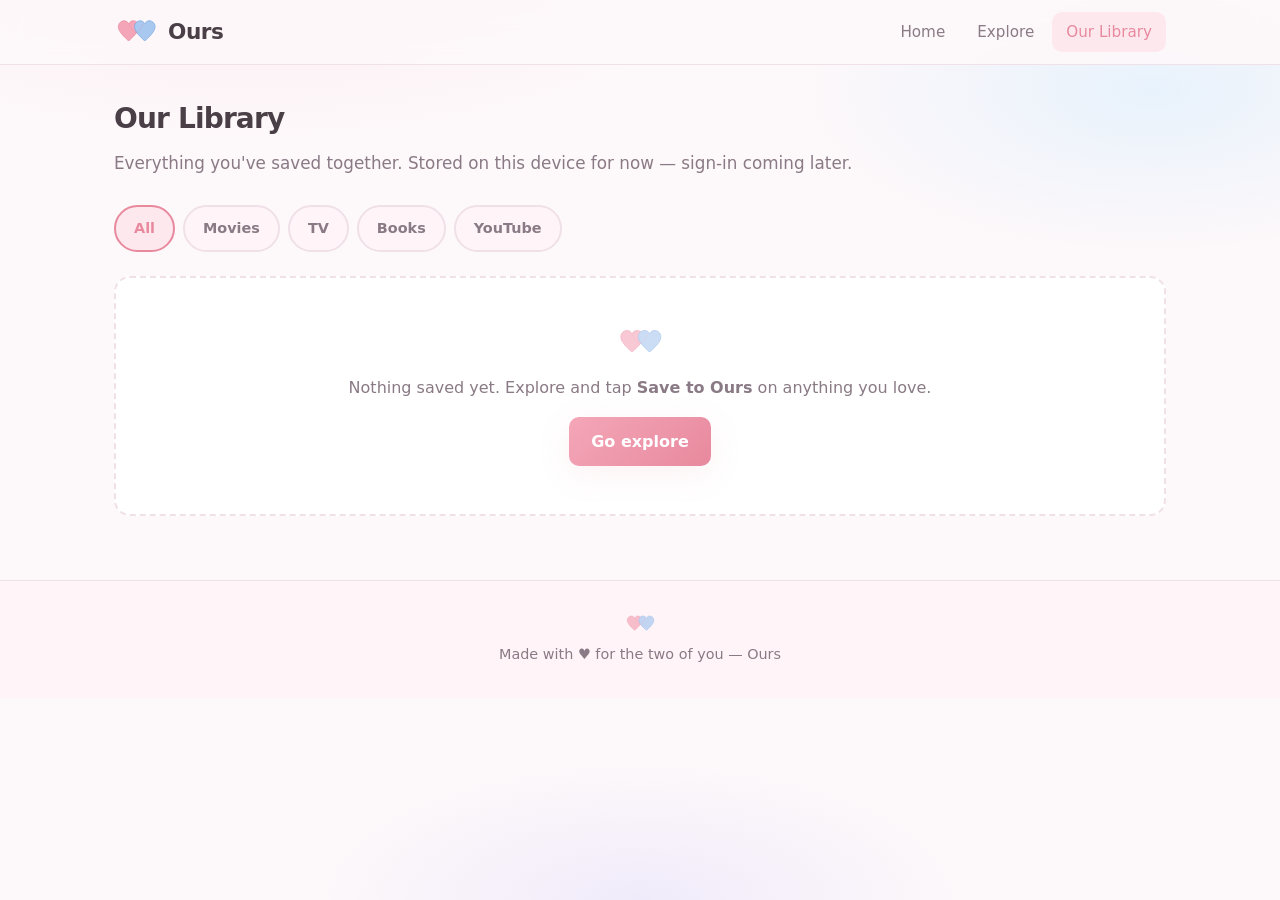
==== library.html @ 6280f6b1 "Initial Ours website" ====
<!doctype html>
<html lang="en">
  <head>
    <meta charset="UTF-8" />
    <meta name="viewport" content="width=device-width, initial-scale=1.0" />
    <meta name="description" content="Your shared library on Ours." />
    <title>Our Library — Ours</title>
    <link rel="icon" href="assets/logo.svg" type="image/svg+xml" />
    <link rel="stylesheet" href="css/styles.css" />
  </head>
  <body>
    <header class="site-header">
      <div class="header-inner">
        <a class="logo-link" href="index.html">
          <img src="assets/logo.svg" alt="" width="44" height="30" />
          Ours
        </a>
        <nav class="site-nav" aria-label="Main">
          <a href="index.html" data-nav="index.html">Home</a>
          <a href="search.html" data-nav="search.html">Explore</a>
          <a href="library.html" data-nav="library.html">Our Library</a>
        </nav>
      </div>
    </header>

    <main>
      <h1 class="page-title">Our Library</h1>
      <p class="page-subtitle">
        Everything you've saved together. Stored on this device for now — sign-in coming later.
      </p>

      <div class="library-filters" id="libraryFilters">
        <button type="button" class="tab-btn active" data-filter="all">All</button>
        <button type="button" class="tab-btn" data-filter="movie">Movies</button>
        <button type="button" class="tab-btn" data-filter="tv">TV</button>
        <button type="button" class="tab-btn" data-filter="book">Books</button>
        <button type="button" class="tab-btn" data-filter="youtube">YouTube</button>
      </div>

      <div id="libraryContent">
        <div id="libraryGrid" class="results-grid"></div>
        <div id="libraryEmpty" class="library-empty hidden">
          <img src="assets/logo.svg" alt="" width="48" height="33" style="margin: 0 auto 16px; opacity: 0.6" />
          <p>Nothing saved yet. Explore and tap <strong>Save to Ours</strong> on anything you love.</p>
          <a class="btn btn-primary" href="search.html">Go explore</a>
        </div>
      </div>
    </main>

    <footer class="site-footer">
      <img class="footer-hearts" src="assets/logo.svg" alt="" width="32" height="22" />
      <p>Made with ♥ for the two of you — Ours</p>
    </footer>

    <script src="js/common.js"></script>
    <script src="js/api.js"></script>
    <script src="js/library.js"></script>
  </body>
</html>
---- css/styles.css ----
/* Ours — pastel theme with interlocking hearts motif */

:root {
  --bg: #fdf8fa;
  --bg-soft: #fff5f8;
  --surface: #ffffff;
  --text: #4a3f47;
  --text-muted: #8a7a85;
  --pink: #f4a6b8;
  --pink-deep: #e8899e;
  --pink-soft: #fde8ee;
  --blue: #a8c8f0;
  --blue-deep: #7ba8e0;
  --blue-soft: #e8f2fc;
  --mint: #b8e8d4;
  --mint-soft: #e8f8f0;
  --lavender: #d4c4f0;
  --lavender-soft: #f0ebfa;
  --peach: #fcd4c4;
  --border: #f0e0e8;
  --shadow: 0 8px 32px rgba(232, 137, 158, 0.12);
  --shadow-hover: 0 12px 40px rgba(232, 137, 158, 0.18);
  --radius: 16px;
  --radius-sm: 10px;
  --font: "Segoe UI", system-ui, -apple-system, sans-serif;
}

*,
*::before,
*::after {
  box-sizing: border-box;
}

html {
  scroll-behavior: smooth;
}

body {
  margin: 0;
  min-height: 100vh;
  font-family: var(--font);
  font-size: 16px;
  line-height: 1.6;
  color: var(--text);
  background: var(--bg);
  background-image:
    radial-gradient(ellipse 80% 50% at 20% -10%, var(--pink-soft) 0%, transparent 50%),
    radial-gradient(ellipse 60% 40% at 90% 10%, var(--blue-soft) 0%, transparent 45%),
    radial-gradient(ellipse 50% 30% at 50% 100%, var(--lavender-soft) 0%, transparent 50%);
}

img {
  max-width: 100%;
  display: block;
}

a {
  color: var(--pink-deep);
  text-decoration: none;
  transition: color 0.2s;
}

a:hover {
  color: var(--blue-deep);
}

/* ── Header ── */

.site-header {
  position: sticky;
  top: 0;
  z-index: 100;
  background: rgba(253, 248, 250, 0.92);
  backdrop-filter: blur(12px);
  border-bottom: 1px solid var(--border);
}

.header-inner {
  max-width: 1100px;
  margin: 0 auto;
  padding: 12px 24px;
  display: flex;
  align-items: center;
  justify-content: space-between;
  gap: 16px;
}

.logo-link {
  display: flex;
  align-items: center;
  gap: 10px;
  color: var(--text);
  font-weight: 700;
  font-size: 1.35rem;
  letter-spacing: -0.02em;
}

.logo-link:hover {
  color: var(--pink-deep);
}

.logo-link img {
  width: 44px;
  height: auto;
}

.site-nav {
  display: flex;
  align-items: center;
  gap: 4px;
}

.site-nav a {
  padding: 8px 14px;
  border-radius: var(--radius-sm);
  color: var(--text-muted);
  font-weight: 500;
  font-size: 0.95rem;
}

.site-nav a:hover,
.site-nav a.active {
  color: var(--text);
  background: var(--pink-soft);
}

.site-nav a.active {
  color: var(--pink-deep);
}

/* ── Layout ── */

main {
  max-width: 1100px;
  margin: 0 auto;
  padding: 32px 24px 64px;
}

.page-title {
  margin: 0 0 8px;
  font-size: 1.75rem;
  font-weight: 700;
  letter-spacing: -0.03em;
}

.page-subtitle {
  margin: 0 0 28px;
  color: var(--text-muted);
  font-size: 1.05rem;
}

/* ── Hero (home) ── */

.hero {
  text-align: center;
  padding: 48px 24px 56px;
  margin-bottom: 40px;
}

.hero-logo {
  width: 88px;
  height: auto;
  margin: 0 auto 20px;
}

.hero h1 {
  margin: 0 0 12px;
  font-size: clamp(2rem, 5vw, 2.75rem);
  font-weight: 800;
  letter-spacing: -0.04em;
  background: linear-gradient(135deg, var(--pink-deep), var(--blue-deep));
  -webkit-background-clip: text;
  -webkit-text-fill-color: transparent;
  background-clip: text;
}

.hero p {
  margin: 0 auto;
  max-width: 520px;
  font-size: 1.1rem;
  color: var(--text-muted);
}

.hero-actions {
  margin-top: 28px;
  display: flex;
  flex-wrap: wrap;
  gap: 12px;
  justify-content: center;
}

/* ── Buttons ── */

.btn {
  display: inline-flex;
  align-items: center;
  justify-content: center;
  gap: 8px;
  padding: 12px 22px;
  border: none;
  border-radius: var(--radius-sm);
  font: inherit;
  font-weight: 600;
  cursor: pointer;
  transition: transform 0.15s, box-shadow 0.15s;
}

.btn:hover {
  transform: translateY(-1px);
}

.btn-primary {
  background: linear-gradient(135deg, var(--pink), var(--pink-deep));
  color: white;
  box-shadow: var(--shadow);
}

.btn-primary:hover {
  box-shadow: var(--shadow-hover);
}

.btn-secondary {
  background: var(--surface);
  color: var(--text);
  border: 2px solid var(--border);
}

.btn-secondary:hover {
  border-color: var(--pink);
  background: var(--pink-soft);
}

.btn-ghost {
  background: transparent;
  color: var(--pink-deep);
  padding: 8px 14px;
}

.btn-ghost:hover {
  background: var(--pink-soft);
}

.btn-sm {
  padding: 8px 14px;
  font-size: 0.875rem;
}

/* ── Category cards (home) ── */

.category-grid {
  display: grid;
  grid-template-columns: repeat(auto-fill, minmax(240px, 1fr));
  gap: 20px;
  margin-bottom: 48px;
}

.category-card {
  display: block;
  padding: 24px;
  background: var(--surface);
  border: 1px solid var(--border);
  border-radius: var(--radius);
  box-shadow: var(--shadow);
  color: inherit;
  transition: transform 0.2s, box-shadow 0.2s;
}

.category-card:hover {
  transform: translateY(-4px);
  box-shadow: var(--shadow-hover);
  color: inherit;
}

.category-card .icon {
  font-size: 2rem;
  margin-bottom: 12px;
}

.category-card h3 {
  margin: 0 0 6px;
  font-size: 1.15rem;
}

.category-card p {
  margin: 0;
  font-size: 0.9rem;
  color: var(--text-muted);
}

.category-card.movies { border-top: 4px solid var(--pink); }
.category-card.tv { border-top: 4px solid var(--blue); }
.category-card.books { border-top: 4px solid var(--mint); }
.category-card.youtube { border-top: 4px solid var(--lavender); }

/* ── Section blocks ── */

.section {
  margin-bottom: 48px;
}

.section-head {
  display: flex;
  align-items: center;
  justify-content: space-between;
  gap: 12px;
  margin-bottom: 20px;
}

.section-head h2 {
  margin: 0;
  font-size: 1.25rem;
  font-weight: 700;
}

/* ── Search page ── */

.search-panel {
  background: var(--surface);
  border: 1px solid var(--border);
  border-radius: var(--radius);
  padding: 24px;
  margin-bottom: 28px;
  box-shadow: var(--shadow);
}

.category-tabs {
  display: flex;
  flex-wrap: wrap;
  gap: 8px;
  margin-bottom: 20px;
}

.tab-btn {
  padding: 10px 18px;
  border: 2px solid var(--border);
  border-radius: 999px;
  background: var(--bg-soft);
  color: var(--text-muted);
  font: inherit;
  font-weight: 600;
  font-size: 0.9rem;
  cursor: pointer;
  transition: all 0.2s;
}

.tab-btn:hover {
  border-color: var(--pink);
  color: var(--text);
}

.tab-btn.active {
  border-color: var(--pink-deep);
  background: var(--pink-soft);
  color: var(--pink-deep);
}

.search-row {
  display: flex;
  gap: 12px;
  flex-wrap: wrap;
}

.search-row input {
  flex: 1;
  min-width: 200px;
  padding: 14px 18px;
  border: 2px solid var(--border);
  border-radius: var(--radius-sm);
  font: inherit;
  background: var(--bg-soft);
  color: var(--text);
}

.search-row input:focus {
  outline: none;
  border-color: var(--pink);
  background: white;
}

.search-status {
  margin-top: 12px;
  font-size: 0.9rem;
  color: var(--text-muted);
  min-height: 1.4em;
}

.search-status.error {
  color: #c45c6a;
}

/* ── Results grid ── */

.results-grid {
  display: grid;
  grid-template-columns: repeat(auto-fill, minmax(160px, 1fr));
  gap: 20px;
}

.result-card {
  background: var(--surface);
  border: 1px solid var(--border);
  border-radius: var(--radius);
  overflow: hidden;
  box-shadow: var(--shadow);
  transition: transform 0.2s, box-shadow 0.2s;
  display: flex;
  flex-direction: column;
}

.result-card:hover {
  transform: translateY(-3px);
  box-shadow: var(--shadow-hover);
}

.result-poster {
  aspect-ratio: 2/3;
  background: linear-gradient(145deg, var(--pink-soft), var(--blue-soft));
  display: flex;
  align-items: center;
  justify-content: center;
  font-size: 2.5rem;
  overflow: hidden;
}

.result-poster img {
  width: 100%;
  height: 100%;
  object-fit: cover;
}

.result-body {
  padding: 14px;
  flex: 1;
  display: flex;
  flex-direction: column;
  gap: 6px;
}

.result-body h3 {
  margin: 0;
  font-size: 0.95rem;
  font-weight: 600;
  line-height: 1.3;
  display: -webkit-box;
  -webkit-line-clamp: 2;
  -webkit-box-orient: vertical;
  overflow: hidden;
}

.result-meta {
  font-size: 0.8rem;
  color: var(--text-muted);
}

.result-actions {
  margin-top: auto;
  padding-top: 10px;
  display: flex;
  gap: 8px;
  flex-wrap: wrap;
}

.badge {
  display: inline-block;
  padding: 3px 8px;
  border-radius: 6px;
  font-size: 0.72rem;
  font-weight: 700;
  text-transform: uppercase;
  letter-spacing: 0.04em;
}

.badge-movie { background: var(--pink-soft); color: var(--pink-deep); }
.badge-tv { background: var(--blue-soft); color: var(--blue-deep); }
.badge-book { background: var(--mint-soft); color: #5a9a7a; }
.badge-youtube { background: var(--lavender-soft); color: #7a6a9a; }

/* ── Recommendations strip ── */

.recommendations {
  background: linear-gradient(135deg, var(--pink-soft) 0%, var(--blue-soft) 100%);
  border-radius: var(--radius);
  padding: 24px;
  margin-top: 32px;
  border: 1px solid var(--border);
}

.recommendations h3 {
  margin: 0 0 16px;
  font-size: 1.1rem;
  display: flex;
  align-items: center;
  gap: 8px;
}

.recommendations .results-grid {
  grid-template-columns: repeat(auto-fill, minmax(140px, 1fr));
}

/* ── Library page ── */

.library-filters {
  display: flex;
  flex-wrap: wrap;
  gap: 8px;
  margin-bottom: 24px;
}

.library-empty {
  text-align: center;
  padding: 48px 24px;
  background: var(--surface);
  border: 2px dashed var(--border);
  border-radius: var(--radius);
  color: var(--text-muted);
}

.library-empty p {
  margin: 0 0 16px;
}

/* ── Footer ── */

.site-footer {
  margin-top: auto;
  padding: 32px 24px;
  text-align: center;
  border-top: 1px solid var(--border);
  background: var(--bg-soft);
  color: var(--text-muted);
  font-size: 0.9rem;
}

.site-footer .footer-hearts {
  width: 32px;
  margin: 0 auto 8px;
  opacity: 0.7;
}

.site-footer p {
  margin: 0;
}

/* ── Utility ── */

.hidden {
  display: none !important;
}

.sr-only {
  position: absolute;
  width: 1px;
  height: 1px;
  padding: 0;
  margin: -1px;
  overflow: hidden;
  clip: rect(0, 0, 0, 0);
  white-space: nowrap;
  border: 0;
}

.loading-spinner {
  display: inline-block;
  width: 18px;
  height: 18px;
  border: 2px solid var(--border);
  border-top-color: var(--pink-deep);
  border-radius: 50%;
  animation: spin 0.7s linear infinite;
  vertical-align: middle;
  margin-right: 8px;
}

@keyframes spin {
  to { transform: rotate(360deg); }
}

/* ── Responsive ── */

@media (max-width: 640px) {
  .header-inner {
    flex-direction: column;
    align-items: stretch;
  }

  .site-nav {
    justify-content: center;
    flex-wrap: wrap;
  }

  .search-row {
    flex-direction: column;
  }

  .search-row input,
  .search-row .btn {
    width: 100%;
  }

  .results-grid {
    grid-template-columns: repeat(2, 1fr);
    gap: 12px;
  }
}
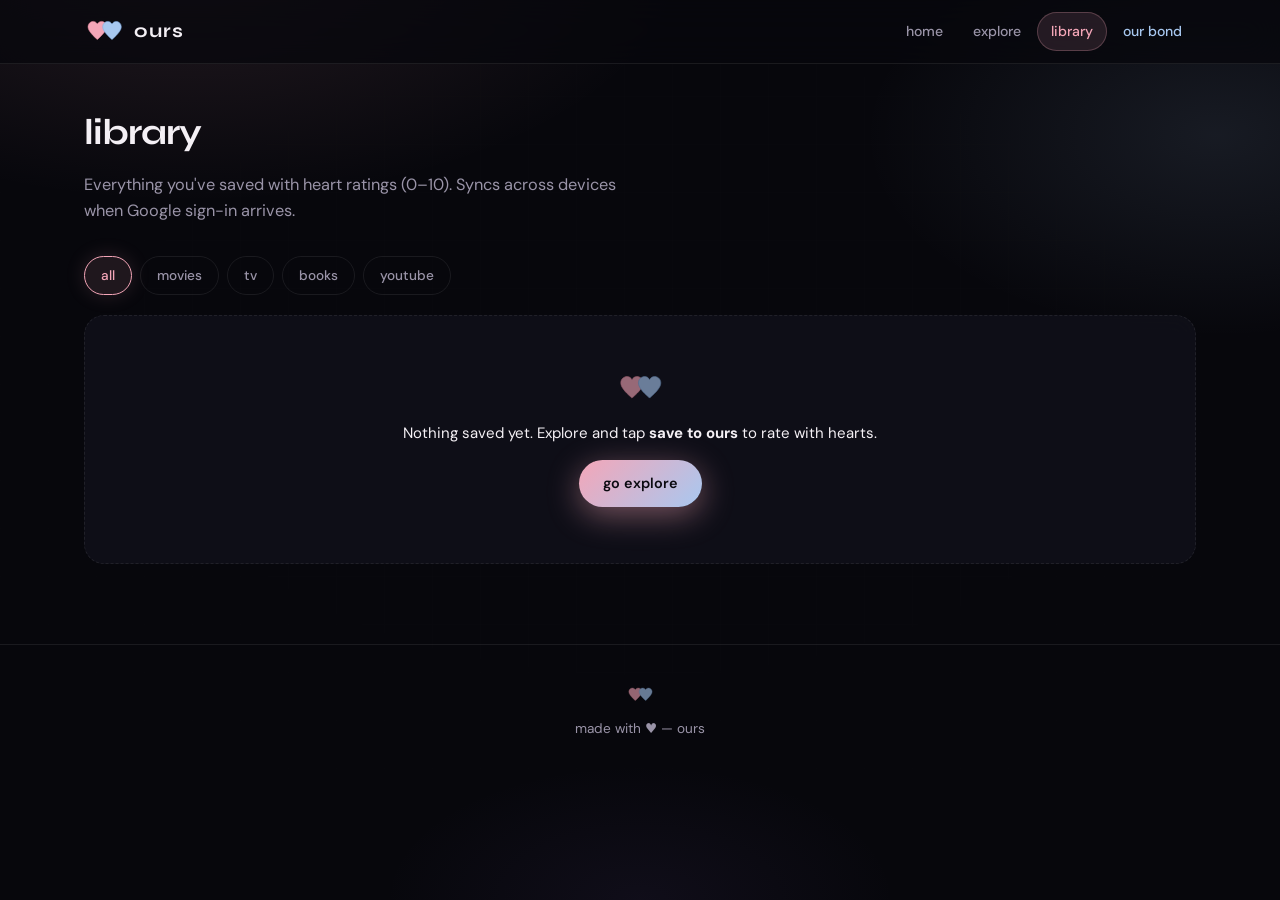
==== commit 58cdf33e: "Phase 1: TMDB/YouTube APIs, futuristic UI, heart ratings, partner page" ====
--- a/library.html
+++ b/library.html
@@ -3,8 +3,8 @@
   <head>
     <meta charset="UTF-8" />
     <meta name="viewport" content="width=device-width, initial-scale=1.0" />
-    <meta name="description" content="Your shared library on Ours." />
-    <title>Our Library — Ours</title>
+    <meta name="description" content="Your library on ours." />
+    <title>library — ours</title>
     <link rel="icon" href="assets/logo.svg" type="image/svg+xml" />
     <link rel="stylesheet" href="css/styles.css" />
   </head>
@@ -12,47 +12,50 @@
     <header class="site-header">
       <div class="header-inner">
         <a class="logo-link" href="index.html">
-          <img src="assets/logo.svg" alt="" width="44" height="30" />
-          Ours
+          <img src="assets/logo.svg" alt="" width="40" height="28" />
+          ours
         </a>
         <nav class="site-nav" aria-label="Main">
-          <a href="index.html" data-nav="index.html">Home</a>
-          <a href="search.html" data-nav="search.html">Explore</a>
-          <a href="library.html" data-nav="library.html">Our Library</a>
+          <a href="index.html" data-nav="index.html">home</a>
+          <a href="search.html" data-nav="search.html">explore</a>
+          <a href="library.html" data-nav="library.html">library</a>
+          <a href="partner.html" data-nav="partner.html" class="nav-partner">our bond</a>
         </nav>
       </div>
     </header>
 
     <main>
-      <h1 class="page-title">Our Library</h1>
+      <h1 class="page-title">library</h1>
       <p class="page-subtitle">
-        Everything you've saved together. Stored on this device for now — sign-in coming later.
+        Everything you've saved with heart ratings (0–10). Syncs across devices when Google sign-in arrives.
       </p>
 
       <div class="library-filters" id="libraryFilters">
-        <button type="button" class="tab-btn active" data-filter="all">All</button>
-        <button type="button" class="tab-btn" data-filter="movie">Movies</button>
-        <button type="button" class="tab-btn" data-filter="tv">TV</button>
-        <button type="button" class="tab-btn" data-filter="book">Books</button>
-        <button type="button" class="tab-btn" data-filter="youtube">YouTube</button>
+        <button type="button" class="tab-btn active" data-filter="all">all</button>
+        <button type="button" class="tab-btn" data-filter="movie">movies</button>
+        <button type="button" class="tab-btn" data-filter="tv">tv</button>
+        <button type="button" class="tab-btn" data-filter="book">books</button>
+        <button type="button" class="tab-btn" data-filter="youtube">youtube</button>
       </div>
 
       <div id="libraryContent">
         <div id="libraryGrid" class="results-grid"></div>
         <div id="libraryEmpty" class="library-empty hidden">
           <img src="assets/logo.svg" alt="" width="48" height="33" style="margin: 0 auto 16px; opacity: 0.6" />
-          <p>Nothing saved yet. Explore and tap <strong>Save to Ours</strong> on anything you love.</p>
-          <a class="btn btn-primary" href="search.html">Go explore</a>
+          <p>Nothing saved yet. Explore and tap <strong>save to ours</strong> to rate with hearts.</p>
+          <a class="btn btn-glow" href="search.html">go explore</a>
         </div>
       </div>
     </main>
 
     <footer class="site-footer">
-      <img class="footer-hearts" src="assets/logo.svg" alt="" width="32" height="22" />
-      <p>Made with ♥ for the two of you — Ours</p>
+      <img class="footer-hearts" src="assets/logo.svg" alt="" width="28" height="20" />
+      <p>made with ♥ — ours</p>
     </footer>
 
+    <script src="js/config.js"></script>
     <script src="js/common.js"></script>
+    <script src="js/ratings.js"></script>
     <script src="js/api.js"></script>
     <script src="js/library.js"></script>
   </body>
--- a/css/styles.css
+++ b/css/styles.css
@@ -1,28 +1,24 @@
-/* Ours — pastel theme with interlocking hearts motif */
+/* ours — refined futuristic theme with pastel heart accents */
+
+@import url("https://fonts.googleapis.com/css2?family=Syne:wght@400;500;600;700;800&family=DM+Sans:ital,opsz,wght@0,9..40,400;0,9..40,500;0,9..40,600;1,9..40,400&display=swap");
 
 :root {
-  --bg: #fdf8fa;
-  --bg-soft: #fff5f8;
-  --surface: #ffffff;
-  --text: #4a3f47;
-  --text-muted: #8a7a85;
+  --bg: #07070c;
+  --bg-elevated: #0e0e16;
+  --surface: rgba(18, 18, 28, 0.72);
+  --glass-border: rgba(255, 255, 255, 0.08);
+  --text: #f4f0f5;
+  --text-muted: #9a94a8;
   --pink: #f4a6b8;
-  --pink-deep: #e8899e;
-  --pink-soft: #fde8ee;
+  --pink-glow: rgba(244, 166, 184, 0.45);
   --blue: #a8c8f0;
-  --blue-deep: #7ba8e0;
-  --blue-soft: #e8f2fc;
-  --mint: #b8e8d4;
-  --mint-soft: #e8f8f0;
-  --lavender: #d4c4f0;
-  --lavender-soft: #f0ebfa;
-  --peach: #fcd4c4;
-  --border: #f0e0e8;
-  --shadow: 0 8px 32px rgba(232, 137, 158, 0.12);
-  --shadow-hover: 0 12px 40px rgba(232, 137, 158, 0.18);
-  --radius: 16px;
-  --radius-sm: 10px;
-  --font: "Segoe UI", system-ui, -apple-system, sans-serif;
+  --blue-glow: rgba(168, 200, 240, 0.35);
+  --accent: linear-gradient(135deg, var(--pink), var(--blue));
+  --radius: 20px;
+  --radius-sm: 12px;
+  --font-display: "Syne", system-ui, sans-serif;
+  --font-body: "DM Sans", system-ui, sans-serif;
+  --header-h: 64px;
 }
 
 *,
@@ -38,15 +34,48 @@
 body {
   margin: 0;
   min-height: 100vh;
-  font-family: var(--font);
-  font-size: 16px;
+  font-family: var(--font-body);
+  font-size: 15px;
   line-height: 1.6;
   color: var(--text);
   background: var(--bg);
+  overflow-x: hidden;
+}
+
+body::before {
+  content: "";
+  position: fixed;
+  inset: 0;
+  z-index: -2;
+  background:
+    radial-gradient(ellipse 70% 50% at 15% -5%, rgba(244, 166, 184, 0.12), transparent 55%),
+    radial-gradient(ellipse 55% 45% at 95% 15%, rgba(168, 200, 240, 0.1), transparent 50%),
+    radial-gradient(ellipse 40% 30% at 50% 100%, rgba(120, 90, 180, 0.08), transparent 50%),
+    var(--bg);
+}
+
+body::after {
+  content: "";
+  position: fixed;
+  inset: 0;
+  z-index: -1;
+  opacity: 0.35;
   background-image:
-    radial-gradient(ellipse 80% 50% at 20% -10%, var(--pink-soft) 0%, transparent 50%),
-    radial-gradient(ellipse 60% 40% at 90% 10%, var(--blue-soft) 0%, transparent 45%),
-    radial-gradient(ellipse 50% 30% at 50% 100%, var(--lavender-soft) 0%, transparent 50%);
+    linear-gradient(rgba(255, 255, 255, 0.02) 1px, transparent 1px),
+    linear-gradient(90deg, rgba(255, 255, 255, 0.02) 1px, transparent 1px);
+  background-size: 48px 48px;
+  mask-image: radial-gradient(ellipse 80% 70% at 50% 40%, black, transparent);
+  pointer-events: none;
+}
+
+a {
+  color: var(--pink);
+  text-decoration: none;
+  transition: color 0.2s, opacity 0.2s;
+}
+
+a:hover {
+  color: var(--blue);
 }
 
 img {
@@ -54,14 +83,72 @@
   display: block;
 }
 
-a {
-  color: var(--pink-deep);
-  text-decoration: none;
-  transition: color 0.2s;
-}
-
-a:hover {
-  color: var(--blue-deep);
+/* ── Page loader ── */
+
+.page-loader {
+  position: fixed;
+  inset: 0;
+  z-index: 9999;
+  display: grid;
+  place-items: center;
+  background: var(--bg);
+  transition: opacity 0.6s ease, visibility 0.6s ease;
+}
+
+.page-loader--hide {
+  opacity: 0;
+  visibility: hidden;
+  pointer-events: none;
+}
+
+.loader-orbit {
+  position: relative;
+  width: 120px;
+  height: 120px;
+  animation: orbit-spin 2.4s linear infinite;
+}
+
+.loader-heart {
+  position: absolute;
+  filter: drop-shadow(0 0 12px var(--pink-glow));
+}
+
+.loader-heart-a {
+  top: 0;
+  left: 50%;
+  transform: translateX(-50%);
+}
+
+.loader-heart-b {
+  bottom: 8px;
+  right: 0;
+  opacity: 0.85;
+  animation: orbit-counter 2.4s linear infinite;
+}
+
+.loader-text {
+  margin-top: 28px;
+  font-family: var(--font-display);
+  font-size: 1.5rem;
+  font-weight: 700;
+  letter-spacing: 0.35em;
+  text-transform: lowercase;
+  background: var(--accent);
+  -webkit-background-clip: text;
+  -webkit-text-fill-color: transparent;
+  background-clip: text;
+}
+
+@keyframes orbit-spin {
+  to {
+    transform: rotate(360deg);
+  }
+}
+
+@keyframes orbit-counter {
+  to {
+    transform: rotate(-360deg);
+  }
 }
 
 /* ── Header ── */
@@ -70,15 +157,17 @@
   position: sticky;
   top: 0;
   z-index: 100;
-  background: rgba(253, 248, 250, 0.92);
-  backdrop-filter: blur(12px);
-  border-bottom: 1px solid var(--border);
+  height: var(--header-h);
+  border-bottom: 1px solid var(--glass-border);
+  background: rgba(7, 7, 12, 0.75);
+  backdrop-filter: blur(16px);
 }
 
 .header-inner {
-  max-width: 1100px;
+  max-width: 1160px;
   margin: 0 auto;
-  padding: 12px 24px;
+  padding: 0 24px;
+  height: 100%;
   display: flex;
   align-items: center;
   justify-content: space-between;
@@ -90,85 +179,111 @@
   align-items: center;
   gap: 10px;
   color: var(--text);
+  font-family: var(--font-display);
   font-weight: 700;
-  font-size: 1.35rem;
-  letter-spacing: -0.02em;
+  font-size: 1.2rem;
+  letter-spacing: 0.06em;
+  text-transform: lowercase;
 }
 
 .logo-link:hover {
-  color: var(--pink-deep);
+  color: var(--pink);
 }
 
 .logo-link img {
-  width: 44px;
+  width: 40px;
   height: auto;
 }
 
 .site-nav {
   display: flex;
   align-items: center;
-  gap: 4px;
+  gap: 2px;
+  flex-wrap: wrap;
+  justify-content: flex-end;
 }
 
 .site-nav a {
   padding: 8px 14px;
-  border-radius: var(--radius-sm);
-  color: var(--text-muted);
+  border-radius: 999px;
+  color: var(--text-muted);
+  font-size: 0.88rem;
   font-weight: 500;
-  font-size: 0.95rem;
+  text-transform: lowercase;
 }
 
 .site-nav a:hover,
 .site-nav a.active {
   color: var(--text);
-  background: var(--pink-soft);
+  background: rgba(244, 166, 184, 0.12);
 }
 
 .site-nav a.active {
-  color: var(--pink-deep);
-}
-
-/* ── Layout ── */
+  color: var(--pink);
+  box-shadow: inset 0 0 0 1px rgba(244, 166, 184, 0.25);
+}
+
+.site-nav a.nav-partner {
+  color: var(--blue);
+}
+
+/* ── Main ── */
 
 main {
-  max-width: 1100px;
+  max-width: 1160px;
   margin: 0 auto;
-  padding: 32px 24px 64px;
+  padding: 40px 24px 80px;
 }
 
 .page-title {
-  margin: 0 0 8px;
-  font-size: 1.75rem;
+  margin: 0 0 10px;
+  font-family: var(--font-display);
+  font-size: clamp(1.75rem, 4vw, 2.25rem);
   font-weight: 700;
   letter-spacing: -0.03em;
+  text-transform: lowercase;
 }
 
 .page-subtitle {
-  margin: 0 0 28px;
-  color: var(--text-muted);
-  font-size: 1.05rem;
-}
-
-/* ── Hero (home) ── */
+  margin: 0 0 32px;
+  max-width: 560px;
+  color: var(--text-muted);
+  font-size: 1.02rem;
+}
+
+/* ── Hero ── */
 
 .hero {
   text-align: center;
-  padding: 48px 24px 56px;
-  margin-bottom: 40px;
+  padding: 56px 16px 64px;
+  margin-bottom: 48px;
 }
 
 .hero-logo {
-  width: 88px;
-  height: auto;
-  margin: 0 auto 20px;
+  width: 96px;
+  margin: 0 auto 24px;
+  filter: drop-shadow(0 0 24px var(--pink-glow));
+  animation: float 4s ease-in-out infinite;
+}
+
+@keyframes float {
+  0%,
+  100% {
+    transform: translateY(0);
+  }
+  50% {
+    transform: translateY(-8px);
+  }
 }
 
 .hero h1 {
-  margin: 0 0 12px;
-  font-size: clamp(2rem, 5vw, 2.75rem);
+  margin: 0 0 16px;
+  font-family: var(--font-display);
+  font-size: clamp(2.5rem, 8vw, 4rem);
   font-weight: 800;
   letter-spacing: -0.04em;
-  background: linear-gradient(135deg, var(--pink-deep), var(--blue-deep));
+  text-transform: lowercase;
+  background: var(--accent);
   -webkit-background-clip: text;
   -webkit-text-fill-color: transparent;
   background-clip: text;
@@ -177,12 +292,12 @@
 .hero p {
   margin: 0 auto;
   max-width: 520px;
-  font-size: 1.1rem;
-  color: var(--text-muted);
+  color: var(--text-muted);
+  font-size: 1.05rem;
 }
 
 .hero-actions {
-  margin-top: 28px;
+  margin-top: 32px;
   display: flex;
   flex-wrap: wrap;
   gap: 12px;
@@ -196,134 +311,145 @@
   align-items: center;
   justify-content: center;
   gap: 8px;
-  padding: 12px 22px;
+  padding: 12px 24px;
   border: none;
-  border-radius: var(--radius-sm);
-  font: inherit;
+  border-radius: 999px;
+  font-family: var(--font-body);
+  font-size: 0.9rem;
   font-weight: 600;
+  text-transform: lowercase;
   cursor: pointer;
-  transition: transform 0.15s, box-shadow 0.15s;
+  transition: transform 0.2s, box-shadow 0.2s, background 0.2s;
 }
 
 .btn:hover {
-  transform: translateY(-1px);
-}
-
-.btn-primary {
-  background: linear-gradient(135deg, var(--pink), var(--pink-deep));
-  color: white;
-  box-shadow: var(--shadow);
-}
-
-.btn-primary:hover {
-  box-shadow: var(--shadow-hover);
-}
-
-.btn-secondary {
-  background: var(--surface);
-  color: var(--text);
-  border: 2px solid var(--border);
-}
-
-.btn-secondary:hover {
-  border-color: var(--pink);
-  background: var(--pink-soft);
+  transform: translateY(-2px);
+}
+
+.btn-glow {
+  background: var(--accent);
+  color: #0a0a10;
+  box-shadow: 0 8px 32px var(--pink-glow);
+}
+
+.btn-glow:hover {
+  box-shadow: 0 12px 40px var(--pink-glow);
 }
 
 .btn-ghost {
   background: transparent;
-  color: var(--pink-deep);
-  padding: 8px 14px;
+  color: var(--text-muted);
+  border: 1px solid var(--glass-border);
 }
 
 .btn-ghost:hover {
-  background: var(--pink-soft);
+  color: var(--text);
+  border-color: rgba(244, 166, 184, 0.35);
 }
 
 .btn-sm {
   padding: 8px 14px;
-  font-size: 0.875rem;
-}
-
-/* ── Category cards (home) ── */
+  font-size: 0.82rem;
+}
+
+/* ── Glass panels ── */
+
+.glass-panel,
+.search-panel,
+.category-card,
+.result-card,
+.recommendations,
+.library-empty,
+.partner-linked {
+  background: var(--surface);
+  border: 1px solid var(--glass-border);
+  border-radius: var(--radius);
+  backdrop-filter: blur(12px);
+}
+
+.section {
+  margin-bottom: 56px;
+}
+
+.section-head {
+  display: flex;
+  align-items: center;
+  justify-content: space-between;
+  gap: 12px;
+  margin-bottom: 24px;
+}
+
+.section-head h2 {
+  margin: 0;
+  font-family: var(--font-display);
+  font-size: 1.15rem;
+  font-weight: 600;
+  text-transform: lowercase;
+  letter-spacing: 0.02em;
+}
+
+/* ── Category grid ── */
 
 .category-grid {
   display: grid;
   grid-template-columns: repeat(auto-fill, minmax(240px, 1fr));
-  gap: 20px;
-  margin-bottom: 48px;
+  gap: 16px;
 }
 
 .category-card {
   display: block;
   padding: 24px;
-  background: var(--surface);
-  border: 1px solid var(--border);
-  border-radius: var(--radius);
-  box-shadow: var(--shadow);
   color: inherit;
-  transition: transform 0.2s, box-shadow 0.2s;
+  transition: transform 0.25s, border-color 0.25s, box-shadow 0.25s;
 }
 
 .category-card:hover {
   transform: translateY(-4px);
-  box-shadow: var(--shadow-hover);
+  border-color: rgba(244, 166, 184, 0.3);
+  box-shadow: 0 16px 48px rgba(0, 0, 0, 0.35);
   color: inherit;
 }
 
 .category-card .icon {
-  font-size: 2rem;
-  margin-bottom: 12px;
+  font-size: 1.75rem;
+  margin-bottom: 14px;
 }
 
 .category-card h3 {
-  margin: 0 0 6px;
-  font-size: 1.15rem;
+  margin: 0 0 8px;
+  font-family: var(--font-display);
+  font-size: 1.1rem;
+  text-transform: lowercase;
 }
 
 .category-card p {
   margin: 0;
-  font-size: 0.9rem;
-  color: var(--text-muted);
-}
-
-.category-card.movies { border-top: 4px solid var(--pink); }
-.category-card.tv { border-top: 4px solid var(--blue); }
-.category-card.books { border-top: 4px solid var(--mint); }
-.category-card.youtube { border-top: 4px solid var(--lavender); }
-
-/* ── Section blocks ── */
-
-.section {
-  margin-bottom: 48px;
-}
-
-.section-head {
-  display: flex;
-  align-items: center;
-  justify-content: space-between;
-  gap: 12px;
-  margin-bottom: 20px;
-}
-
-.section-head h2 {
-  margin: 0;
-  font-size: 1.25rem;
-  font-weight: 700;
-}
-
-/* ── Search page ── */
+  font-size: 0.88rem;
+  color: var(--text-muted);
+}
+
+.category-card.movies {
+  border-top: 2px solid var(--pink);
+}
+.category-card.tv {
+  border-top: 2px solid var(--blue);
+}
+.category-card.books {
+  border-top: 2px solid #b8e8d4;
+}
+.category-card.youtube {
+  border-top: 2px solid #d4c4f0;
+}
+
+/* ── Search ── */
 
 .search-panel {
-  background: var(--surface);
-  border: 1px solid var(--border);
-  border-radius: var(--radius);
-  padding: 24px;
-  margin-bottom: 28px;
-  box-shadow: var(--shadow);
-}
-
-.category-tabs {
+  padding: 28px;
+  margin-bottom: 32px;
+}
+
+.category-tabs,
+.library-filters {
   display: flex;
   flex-wrap: wrap;
   gap: 8px;
@@ -331,27 +457,29 @@
 }
 
 .tab-btn {
-  padding: 10px 18px;
-  border: 2px solid var(--border);
+  padding: 10px 16px;
+  border: 1px solid var(--glass-border);
   border-radius: 999px;
-  background: var(--bg-soft);
-  color: var(--text-muted);
-  font: inherit;
-  font-weight: 600;
-  font-size: 0.9rem;
+  background: transparent;
+  color: var(--text-muted);
+  font-family: var(--font-body);
+  font-size: 0.85rem;
+  font-weight: 500;
   cursor: pointer;
   transition: all 0.2s;
+  text-transform: lowercase;
 }
 
 .tab-btn:hover {
+  border-color: rgba(244, 166, 184, 0.35);
+  color: var(--text);
+}
+
+.tab-btn.active {
   border-color: var(--pink);
-  color: var(--text);
-}
-
-.tab-btn.active {
-  border-color: var(--pink-deep);
-  background: var(--pink-soft);
-  color: var(--pink-deep);
+  color: var(--pink);
+  background: rgba(244, 166, 184, 0.1);
+  box-shadow: 0 0 20px rgba(244, 166, 184, 0.15);
 }
 
 .search-row {
@@ -364,61 +492,58 @@
   flex: 1;
   min-width: 200px;
   padding: 14px 18px;
-  border: 2px solid var(--border);
+  border: 1px solid var(--glass-border);
   border-radius: var(--radius-sm);
+  background: rgba(0, 0, 0, 0.35);
+  color: var(--text);
   font: inherit;
-  background: var(--bg-soft);
-  color: var(--text);
+  outline: none;
+  transition: border-color 0.2s, box-shadow 0.2s;
 }
 
 .search-row input:focus {
-  outline: none;
   border-color: var(--pink);
-  background: white;
+  box-shadow: 0 0 0 3px rgba(244, 166, 184, 0.15);
 }
 
 .search-status {
-  margin-top: 12px;
+  margin-top: 14px;
   font-size: 0.9rem;
   color: var(--text-muted);
   min-height: 1.4em;
 }
 
 .search-status.error {
-  color: #c45c6a;
-}
-
-/* ── Results grid ── */
+  color: #e88a9a;
+}
+
+/* ── Results ── */
 
 .results-grid {
   display: grid;
-  grid-template-columns: repeat(auto-fill, minmax(160px, 1fr));
-  gap: 20px;
+  grid-template-columns: repeat(auto-fill, minmax(168px, 1fr));
+  gap: 18px;
 }
 
 .result-card {
-  background: var(--surface);
-  border: 1px solid var(--border);
-  border-radius: var(--radius);
   overflow: hidden;
-  box-shadow: var(--shadow);
-  transition: transform 0.2s, box-shadow 0.2s;
+  transition: transform 0.25s, box-shadow 0.25s;
   display: flex;
   flex-direction: column;
 }
 
 .result-card:hover {
-  transform: translateY(-3px);
-  box-shadow: var(--shadow-hover);
+  transform: translateY(-4px);
+  box-shadow: 0 20px 50px rgba(0, 0, 0, 0.4);
+  border-color: rgba(168, 200, 240, 0.25);
 }
 
 .result-poster {
   aspect-ratio: 2/3;
-  background: linear-gradient(145deg, var(--pink-soft), var(--blue-soft));
+  background: linear-gradient(145deg, rgba(244, 166, 184, 0.15), rgba(168, 200, 240, 0.12));
   display: flex;
   align-items: center;
   justify-content: center;
-  font-size: 2.5rem;
   overflow: hidden;
 }
 
@@ -428,6 +553,11 @@
   object-fit: cover;
 }
 
+.poster-fallback {
+  font-size: 2rem;
+  opacity: 0.6;
+}
+
 .result-body {
   padding: 14px;
   flex: 1;
@@ -438,6 +568,7 @@
 
 .result-body h3 {
   margin: 0;
+  font-family: var(--font-display);
   font-size: 0.95rem;
   font-weight: 600;
   line-height: 1.3;
@@ -448,8 +579,18 @@
 }
 
 .result-meta {
-  font-size: 0.8rem;
-  color: var(--text-muted);
+  font-size: 0.78rem;
+  color: var(--text-muted);
+}
+
+.result-overview {
+  margin: 0;
+  font-size: 0.75rem;
+  color: var(--text-muted);
+  display: -webkit-box;
+  -webkit-line-clamp: 2;
+  -webkit-box-orient: vertical;
+  overflow: hidden;
 }
 
 .result-actions {
@@ -464,84 +605,259 @@
   display: inline-block;
   padding: 3px 8px;
   border-radius: 6px;
-  font-size: 0.72rem;
+  font-size: 0.68rem;
   font-weight: 700;
   text-transform: uppercase;
-  letter-spacing: 0.04em;
-}
-
-.badge-movie { background: var(--pink-soft); color: var(--pink-deep); }
-.badge-tv { background: var(--blue-soft); color: var(--blue-deep); }
-.badge-book { background: var(--mint-soft); color: #5a9a7a; }
-.badge-youtube { background: var(--lavender-soft); color: #7a6a9a; }
-
-/* ── Recommendations strip ── */
+  letter-spacing: 0.06em;
+}
+
+.badge-movie {
+  background: rgba(244, 166, 184, 0.2);
+  color: var(--pink);
+}
+.badge-tv {
+  background: rgba(168, 200, 240, 0.2);
+  color: var(--blue);
+}
+.badge-book {
+  background: rgba(184, 232, 212, 0.2);
+  color: #b8e8d4;
+}
+.badge-youtube {
+  background: rgba(212, 196, 240, 0.2);
+  color: #d4c4f0;
+}
 
 .recommendations {
-  background: linear-gradient(135deg, var(--pink-soft) 0%, var(--blue-soft) 100%);
-  border-radius: var(--radius);
-  padding: 24px;
-  margin-top: 32px;
-  border: 1px solid var(--border);
+  padding: 28px;
+  margin-top: 40px;
+  border: 1px solid rgba(244, 166, 184, 0.15);
+  background: linear-gradient(135deg, rgba(244, 166, 184, 0.06), rgba(168, 200, 240, 0.06));
 }
 
 .recommendations h3 {
-  margin: 0 0 16px;
-  font-size: 1.1rem;
-  display: flex;
+  margin: 0 0 20px;
+  font-family: var(--font-display);
+  font-size: 1rem;
+  text-transform: lowercase;
+}
+
+.library-empty {
+  text-align: center;
+  padding: 56px 24px;
+  border-style: dashed;
+}
+
+/* ── Heart ratings ── */
+
+.heart-rating {
+  display: flex;
+  flex-direction: column;
+  gap: 6px;
+}
+
+.heart-rating--compact {
+  flex-direction: row;
   align-items: center;
   gap: 8px;
 }
 
-.recommendations .results-grid {
-  grid-template-columns: repeat(auto-fill, minmax(140px, 1fr));
-}
-
-/* ── Library page ── */
-
-.library-filters {
-  display: flex;
-  flex-wrap: wrap;
-  gap: 8px;
-  margin-bottom: 24px;
-}
-
-.library-empty {
+.heart-row {
+  display: flex;
+  gap: 2px;
+}
+
+.heart-icon {
+  font-size: 1rem;
+  line-height: 1;
+  color: rgba(255, 255, 255, 0.12);
+  position: relative;
+}
+
+.heart-rating--compact .heart-icon {
+  font-size: 0.75rem;
+}
+
+.heart-full {
+  color: var(--pink);
+  text-shadow: 0 0 8px var(--pink-glow);
+}
+
+.heart-half {
+  background: linear-gradient(90deg, var(--pink) 50%, rgba(255, 255, 255, 0.12) 50%);
+  -webkit-background-clip: text;
+  -webkit-text-fill-color: transparent;
+  background-clip: text;
+}
+
+.heart-btn {
+  border: none;
+  background: none;
+  padding: 2px;
+  cursor: pointer;
+  line-height: 1;
+}
+
+.heart-btn .heart-icon {
+  font-size: 1.35rem;
+  transition: transform 0.15s;
+}
+
+.heart-btn:hover .heart-icon {
+  transform: scale(1.15);
+}
+
+.rating-value {
+  font-family: var(--font-display);
+  font-weight: 600;
+  font-size: 0.95rem;
+  color: var(--pink);
+}
+
+.rating-max {
+  color: var(--text-muted);
+  font-weight: 400;
+}
+
+.card-rating {
+  margin-top: 4px;
+}
+
+.modal-label {
+  margin: 16px 0 8px;
+  font-size: 0.8rem;
+  text-transform: uppercase;
+  letter-spacing: 0.12em;
+  color: var(--text-muted);
+}
+
+/* ── Modal ── */
+
+.modal {
+  position: fixed;
+  inset: 0;
+  z-index: 2000;
+  display: grid;
+  place-items: center;
+  padding: 24px;
+}
+
+.modal.hidden {
+  display: none;
+}
+
+.modal-backdrop {
+  position: absolute;
+  inset: 0;
+  background: rgba(0, 0, 0, 0.7);
+  backdrop-filter: blur(6px);
+}
+
+.modal-panel {
+  position: relative;
+  width: min(420px, 100%);
+  padding: 28px;
+  background: var(--bg-elevated);
+  border: 1px solid var(--glass-border);
+  border-radius: var(--radius);
+  box-shadow: 0 24px 80px rgba(0, 0, 0, 0.5);
+}
+
+.modal-close {
+  position: absolute;
+  top: 12px;
+  right: 16px;
+  border: none;
+  background: none;
+  color: var(--text-muted);
+  font-size: 1.5rem;
+  cursor: pointer;
+}
+
+.modal-title {
+  margin: 0 0 8px;
+  font-family: var(--font-display);
+  text-transform: lowercase;
+}
+
+.modal-sub {
+  margin: 0;
+  color: var(--text-muted);
+  font-size: 0.9rem;
+}
+
+.modal-actions {
+  margin-top: 24px;
+  display: flex;
+  gap: 12px;
+  justify-content: flex-end;
+}
+
+/* ── Partner page ── */
+
+.partner-form {
+  max-width: 480px;
+  display: grid;
+  gap: 16px;
+}
+
+.partner-form label {
+  font-size: 0.85rem;
+  color: var(--text-muted);
+  text-transform: lowercase;
+}
+
+.partner-form input {
+  padding: 14px 18px;
+  border: 1px solid var(--glass-border);
+  border-radius: var(--radius-sm);
+  background: rgba(0, 0, 0, 0.35);
+  color: var(--text);
+  font: inherit;
+}
+
+.partner-linked {
+  margin-top: 32px;
+  padding: 32px;
   text-align: center;
-  padding: 48px 24px;
-  background: var(--surface);
-  border: 2px dashed var(--border);
-  border-radius: var(--radius);
-  color: var(--text-muted);
-}
-
-.library-empty p {
-  margin: 0 0 16px;
+  max-width: 400px;
+}
+
+.partner-linked h3 {
+  margin: 12px 0 4px;
+  font-family: var(--font-display);
+  text-transform: lowercase;
+}
+
+.partner-name {
+  font-size: 1.25rem;
+  color: var(--pink);
+  font-weight: 600;
+}
+
+.partner-meta {
+  color: var(--text-muted);
+  font-size: 0.88rem;
 }
 
 /* ── Footer ── */
 
 .site-footer {
-  margin-top: auto;
-  padding: 32px 24px;
+  padding: 40px 24px;
   text-align: center;
-  border-top: 1px solid var(--border);
-  background: var(--bg-soft);
-  color: var(--text-muted);
-  font-size: 0.9rem;
+  border-top: 1px solid var(--glass-border);
+  color: var(--text-muted);
+  font-size: 0.85rem;
+  text-transform: lowercase;
 }
 
 .site-footer .footer-hearts {
-  width: 32px;
-  margin: 0 auto 8px;
-  opacity: 0.7;
-}
-
-.site-footer p {
-  margin: 0;
-}
-
-/* ── Utility ── */
+  width: 28px;
+  margin: 0 auto 10px;
+  opacity: 0.6;
+}
+
+/* ── Utils ── */
 
 .hidden {
   display: none !important;
@@ -561,10 +877,10 @@
 
 .loading-spinner {
   display: inline-block;
-  width: 18px;
-  height: 18px;
-  border: 2px solid var(--border);
-  border-top-color: var(--pink-deep);
+  width: 16px;
+  height: 16px;
+  border: 2px solid var(--glass-border);
+  border-top-color: var(--pink);
   border-radius: 50%;
   animation: spin 0.7s linear infinite;
   vertical-align: middle;
@@ -572,29 +888,19 @@
 }
 
 @keyframes spin {
-  to { transform: rotate(360deg); }
-}
-
-/* ── Responsive ── */
+  to {
+    transform: rotate(360deg);
+  }
+}
 
 @media (max-width: 640px) {
-  .header-inner {
-    flex-direction: column;
-    align-items: stretch;
-  }
-
-  .site-nav {
-    justify-content: center;
-    flex-wrap: wrap;
+  .site-nav a {
+    padding: 6px 10px;
+    font-size: 0.8rem;
   }
 
   .search-row {
     flex-direction: column;
-  }
-
-  .search-row input,
-  .search-row .btn {
-    width: 100%;
   }
 
   .results-grid {
